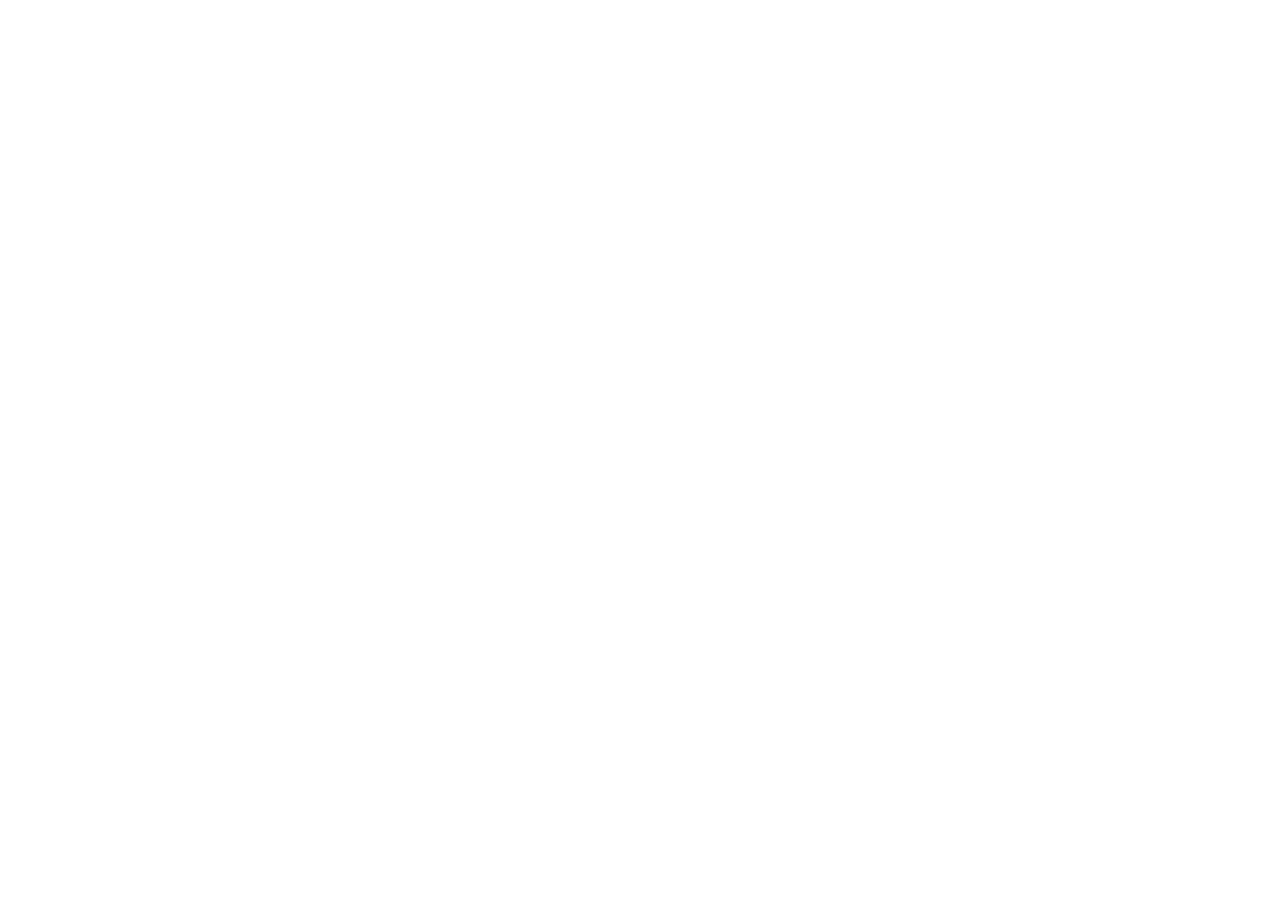
==== 1-Blog/index.html @ fa1d3237 "Начало выполнения задания Blog-1" ====
<!DOCTYPE html>
<html lang="en">
<head>
    <meta charset="UTF-8">
    <meta name="viewport" content="width=device-width, initial-scale=1.0">
    <title>Document</title>
</head>
<body>
    
</body>
</html>
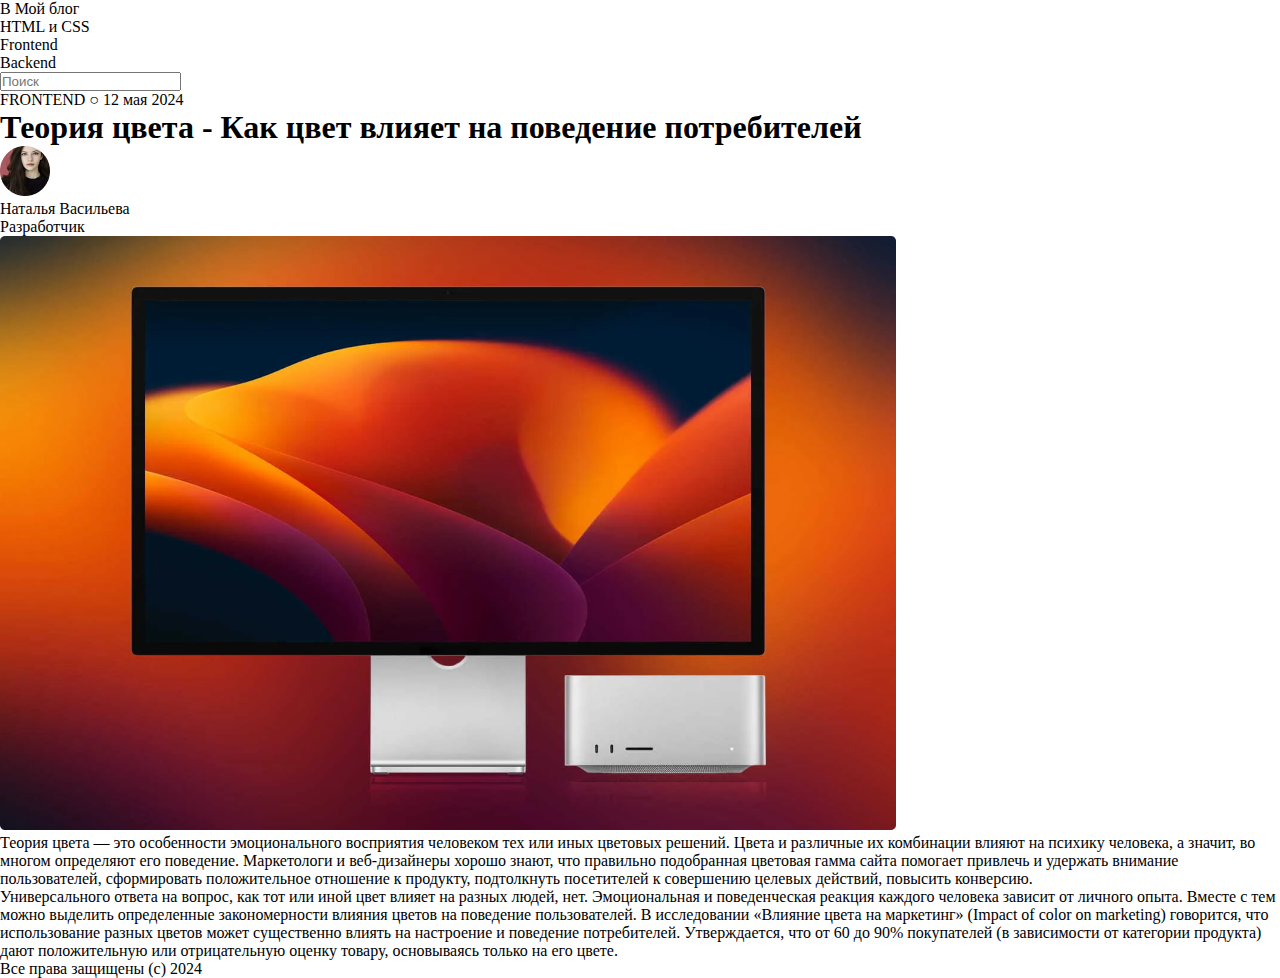
==== commit 0f925a7b: "Добавление скелета-HTML в разметку" ====
--- a/1-Blog/index.html
+++ b/1-Blog/index.html
@@ -4,8 +4,46 @@
     <meta charset="UTF-8">
     <meta name="viewport" content="width=device-width, initial-scale=1.0">
     <title>Document</title>
+    <link rel="stylesheet" href="./style.css">
 </head>
 <body>
-    
+    <header>
+        <div class="logo"><span>B  </span>Мой блог</div>
+        <div class="courses">
+            <ul>
+                <li>HTML и CSS</li>
+                <li>Frontend</li>
+                <li>Backend</li>
+            </ul>
+        </div>
+        <div class="search">
+            <input type="search" placeholder="Поиск">
+        </div>
+    </header>
+    <main>
+        <div class="info">
+            <span>FRONTEND &#9675; 12 мая 2024</span>
+            <h1 class="title">Теория цвета - Как цвет влияет на поведение потребителей</h1>
+            <div class="author">
+                <img src="./img/author.png" alt="Фотография автора">
+                <div class="name">Наталья Васильева</div>
+                <div class="position">Разработчик</div>
+            </div>        
+        </div>
+        <img src="./img/main_img.png" alt="Картинка с компьютером">
+        <article>
+            <p>Теория цвета — это особенности эмоционального восприятия человеком тех или иных цветовых решений. Цвета и различные их комбинации влияют на психику человека, а значит, во многом определяют его поведение. Маркетологи и веб-дизайнеры хорошо знают, что правильно подобранная цветовая гамма сайта помогает привлечь и удержать внимание пользователей, сформировать положительное отношение к продукту, подтолкнуть посетителей к совершению целевых действий, повысить конверсию.</p>
+            <p>
+                Универсального ответа на вопрос, как тот или иной цвет влияет на разных людей, нет. Эмоциональная и поведенческая реакция каждого человека зависит от личного опыта. Вместе с тем можно выделить определенные закономерности влияния цветов на поведение пользователей.
+
+                В исследовании «Влияние цвета на маркетинг» (Impact of color on marketing) говорится, что использование разных цветов может существенно влиять на настроение и поведение потребителей. Утверждается, что от 60 до 90% покупателей (в зависимости от категории продукта) дают положительную или отрицательную оценку товару, основываясь только на его цвете.
+            </p>
+        </article>
+    </main>
+    <footer>
+        <div>
+            Все права защищены (c) 2024
+        </div> 
+    </footer>
 </body>
 </html>--- a/1-Blog/style.css
+++ b/1-Blog/style.css
@@ -0,0 +1,8 @@
+* {
+    margin: 0;
+    padding: 0;
+}
+
+body {
+
+}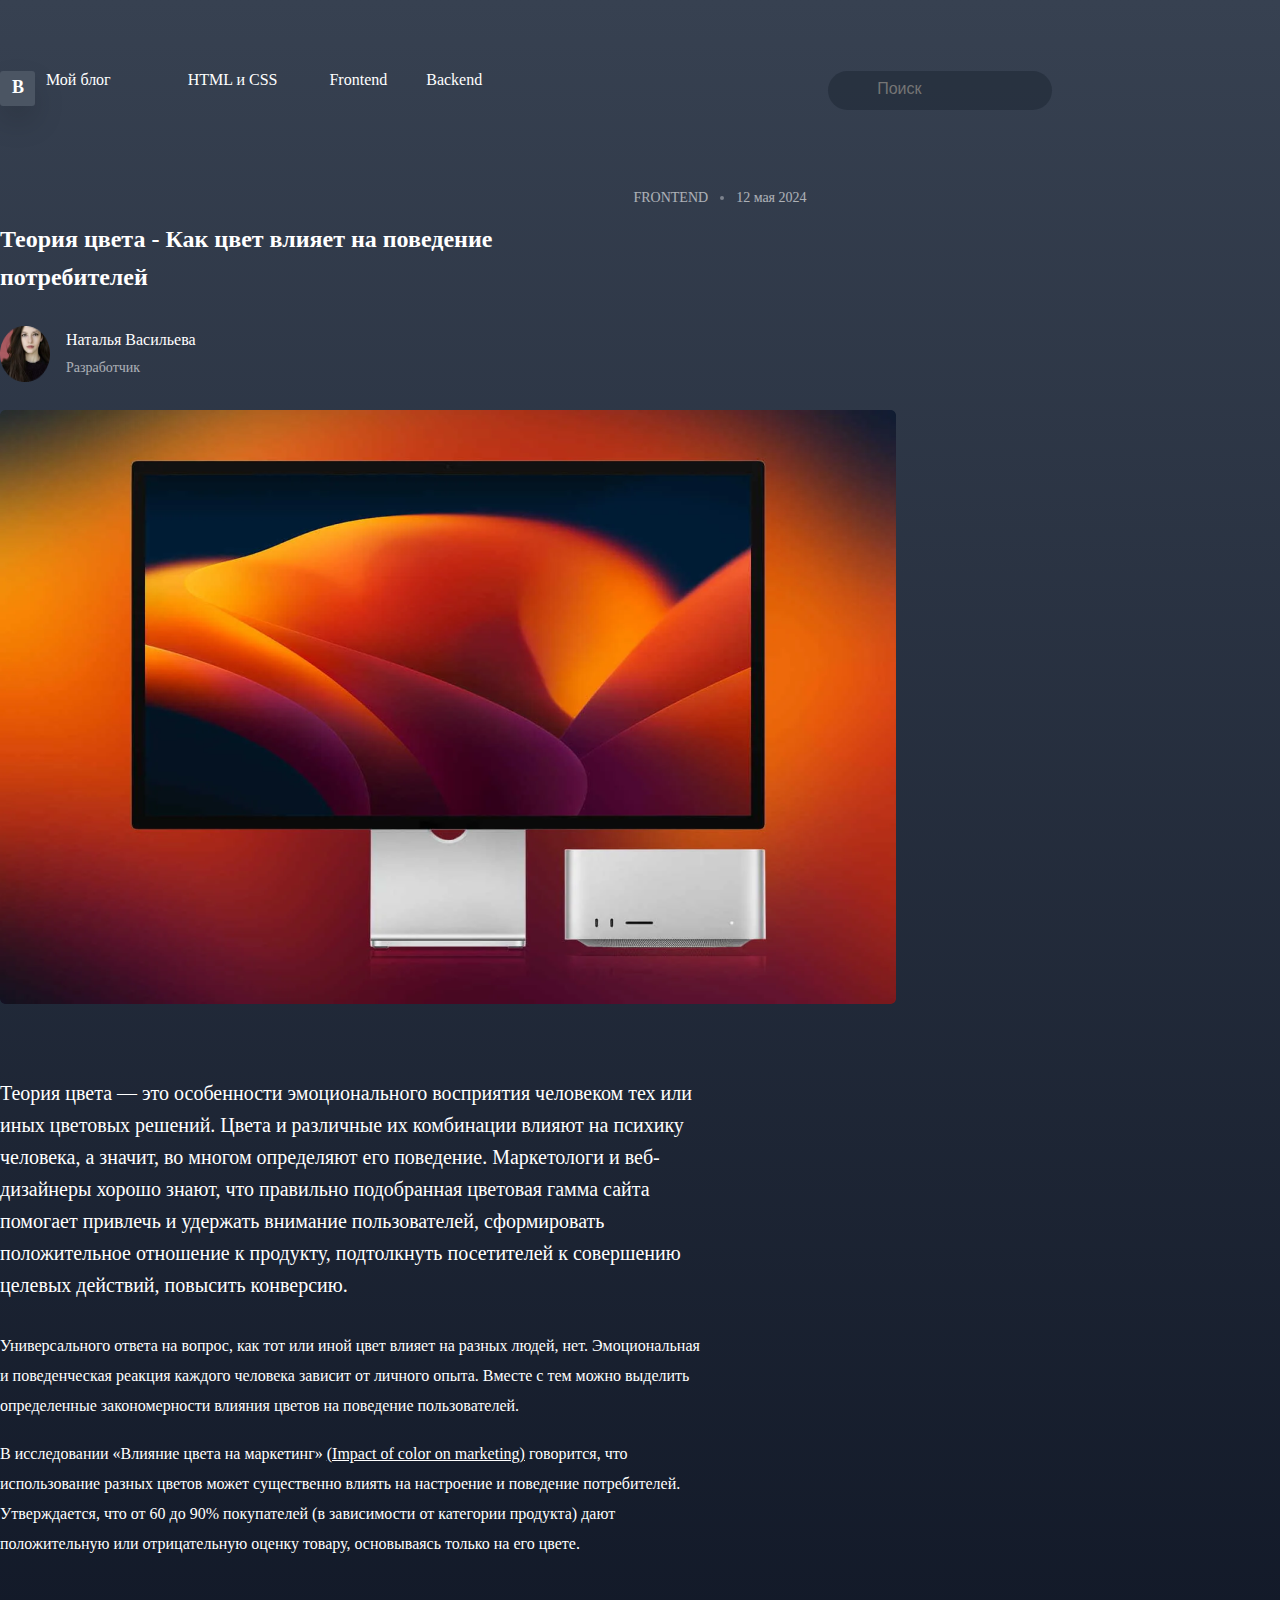
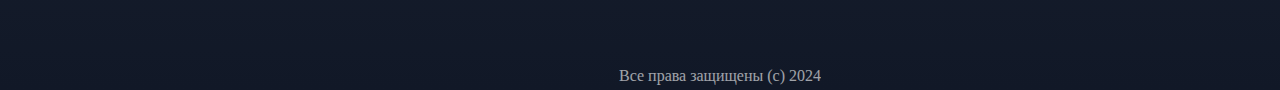
==== commit f41271cc: "Закончил предварительную подготовку к 2-му код-ревью" ====
--- a/1-Blog/index.html
+++ b/1-Blog/index.html
@@ -1,43 +1,53 @@
 <!DOCTYPE html>
-<html lang="en">
+<html lang="ru">
 <head>
     <meta charset="UTF-8">
     <meta name="viewport" content="width=device-width, initial-scale=1.0">
-    <title>Document</title>
+    <title>Блог для разработчиков</title>
     <link rel="stylesheet" href="./style.css">
 </head>
 <body>
     <header>
-        <div class="logo"><span>B  </span>Мой блог</div>
-        <div class="courses">
+        <div class="logo">B</div>
+        <span class="logo_title">Мой блог</span>
+        <nav class="nav">
             <ul>
                 <li>HTML и CSS</li>
                 <li>Frontend</li>
                 <li>Backend</li>
             </ul>
-        </div>
-        <div class="search">
-            <input type="search" placeholder="Поиск">
-        </div>
+        </nav>
+        <form action="/search">
+            <div class="search">
+                <input type="search" placeholder="Поиск">
+            </div>            
+        </form>
     </header>
     <main>
-        <div class="info">
-            <span>FRONTEND &#9675; 12 мая 2024</span>
-            <h1 class="title">Теория цвета - Как цвет влияет на поведение потребителей</h1>
-            <div class="author">
-                <img src="./img/author.png" alt="Фотография автора">
-                <div class="name">Наталья Васильева</div>
-                <div class="position">Разработчик</div>
-            </div>        
-        </div>
-        <img src="./img/main_img.png" alt="Картинка с компьютером">
         <article>
-            <p>Теория цвета — это особенности эмоционального восприятия человеком тех или иных цветовых решений. Цвета и различные их комбинации влияют на психику человека, а значит, во многом определяют его поведение. Маркетологи и веб-дизайнеры хорошо знают, что правильно подобранная цветовая гамма сайта помогает привлечь и удержать внимание пользователей, сформировать положительное отношение к продукту, подтолкнуть посетителей к совершению целевых действий, повысить конверсию.</p>
-            <p>
+            <div class="info">
+                <div class="data">FRONTEND<div class="circle"></div> 12 мая 2024</div>
+                <h1 class="title">Теория цвета - Как цвет влияет на поведение потребителей</h1>
+                <div class="author">
+                    <img src="./img/author.png" alt="Фотография автора">
+                    <div class="author_info">
+                        <div class="name">Наталья Васильева</div>
+                        <div class="position">Разработчик</div>
+                    </div>
+                </div>        
+            </div>
+            <img class="comp" src="./img/main_img.png" alt="Картинка с компьютером">
+            <p class="first_p">Теория цвета — это особенности эмоционального восприятия человеком тех или иных цветовых решений. Цвета и различные их комбинации влияют на психику человека, а значит, во многом определяют его поведение. Маркетологи и веб-дизайнеры хорошо знают, что правильно подобранная цветовая гамма сайта помогает привлечь и удержать внимание пользователей, сформировать положительное отношение к продукту, подтолкнуть посетителей к совершению целевых действий, повысить конверсию.</p>
+            <p class="second_p">
                 Универсального ответа на вопрос, как тот или иной цвет влияет на разных людей, нет. Эмоциональная и поведенческая реакция каждого человека зависит от личного опыта. Вместе с тем можно выделить определенные закономерности влияния цветов на поведение пользователей.
+            </p>
+            <br>
+            <p class="third_p">
+                В исследовании «Влияние цвета на маркетинг» <a href="https://www.researchgate.net/publication/235320162_Impact_of_color_on_marketing">(Impact of color on marketing)</a>  говорится, что использование разных цветов может существенно влиять на настроение и поведение потребителей. Утверждается, что от 60 до 90% покупателей (в зависимости от категории продукта) дают положительную или отрицательную оценку товару, основываясь только на его цвете.
+            </p>
 
-                В исследовании «Влияние цвета на маркетинг» (Impact of color on marketing) говорится, что использование разных цветов может существенно влиять на настроение и поведение потребителей. Утверждается, что от 60 до 90% покупателей (в зависимости от категории продукта) дают положительную или отрицательную оценку товару, основываясь только на его цвете.
-            </p>
+                
+            
         </article>
     </main>
     <footer>
--- a/1-Blog/style.css
+++ b/1-Blog/style.css
@@ -1,8 +1,157 @@
 * {
     margin: 0;
     padding: 0;
+    box-sizing: border-box;
+}
+/* фон, цвет текста, размер шрифтов
+Я применил флекс в нескольких местах, хотя эти темы, пока не объясняли.
+Надеюсь, что не затрудню вам код-ревью
+*/
+body {
+    width: 1440px;
+
+    background: linear-gradient(180deg, #374151 0%, #111827 100%);
+    color: #FFF;
+    font-family: Roboto;
 }
 
-body {
+header {
+    display: flex;
+    margin-bottom: 80px;
+    margin-top: 71px;
+}
 
+.logo {
+    width: 35px;
+    height: 35px;
+    border-radius: 3px;
+    background: #4B5563;
+    box-shadow: 0px 15px 30px 0px rgba(0, 0, 0, 0.15);
+    padding: 6px 12px;
+    color: #FFF;
+    font-family: Source Sans Pro;
+    /* пока не подключен шрифт */
+    font-size: 18px;
+    font-style: normal;
+    font-weight: 600;
+    line-height: normal;
+    margin-right: 11px;
+}
+
+.logo_title {
+    margin-right: 77px;
+}
+
+nav {
+    margin-right: 346px;
+}
+
+nav > ul {
+    display: flex;
+    font-size: 16px;
+    list-style: none;
+}
+
+nav > ul > li:nth-child(1) {
+    padding-right: 52px;
+}
+
+nav > ul > li:nth-child(2) {
+    padding-right: 39px;
+}
+
+.search > input {
+    width: 224px;
+    font-size: 16px;
+    border-radius: 100px;
+    background: rgba(31, 41, 55, 0.60);
+    border: none;
+    padding-top: 9px;
+    padding-bottom: 12px;
+    padding-left: 49px;
+}
+
+main {
+    margin-bottom: 103px;
+}
+
+
+.data {
+    font-size: 14px;
+    opacity: 0.6;
+    display: flex;
+    align-items: center;
+    justify-content: center;
+    gap: 12px;
+    margin-bottom: 14px;
+}
+
+.circle {
+    width: 4px;
+    height: 4px;
+    border-radius: 100px;
+    background: rgba(255, 255, 255, 0.60);
+}
+
+h1 {
+    width: 525px;
+    font-size: 24px;
+    line-height: 38px; /* 158.333% */
+    margin-bottom: 30px;
+}
+
+.author {
+    display: flex;
+    gap: 16px;
+}
+
+.name {
+    font-size: 16px;
+    line-height: 28px; /* 175% */
+}
+
+.position {
+    opacity: 0.6;
+    color: #FFF;
+    font-size: 14px;
+    line-height: 28px; /* 200% */
+}
+
+.comp {
+    border-radius: 5px;
+    width: 896px;
+    height: 594px;
+    margin-bottom: 69px;
+}
+
+.info {
+    margin-bottom: 28px;
+}
+
+.first_p {
+    width: 708px;
+    font-size: 20px;
+    line-height: 32px; /* 160% */
+    margin-bottom: 30px;
+}
+
+.second_p, .third_p {
+    width: 708px;
+    font-size: 16px;
+    line-height: 30px; /* 187.5% */
+}
+
+
+p > a {
+    text-decoration-line: underline;
+    color: #FFF;
+}
+
+
+footer > div {
+    color: #FFF;
+    text-align: center;
+    font-size: 16px;
+    line-height: 28px; /* 175% */
+    opacity: 0.6;
 }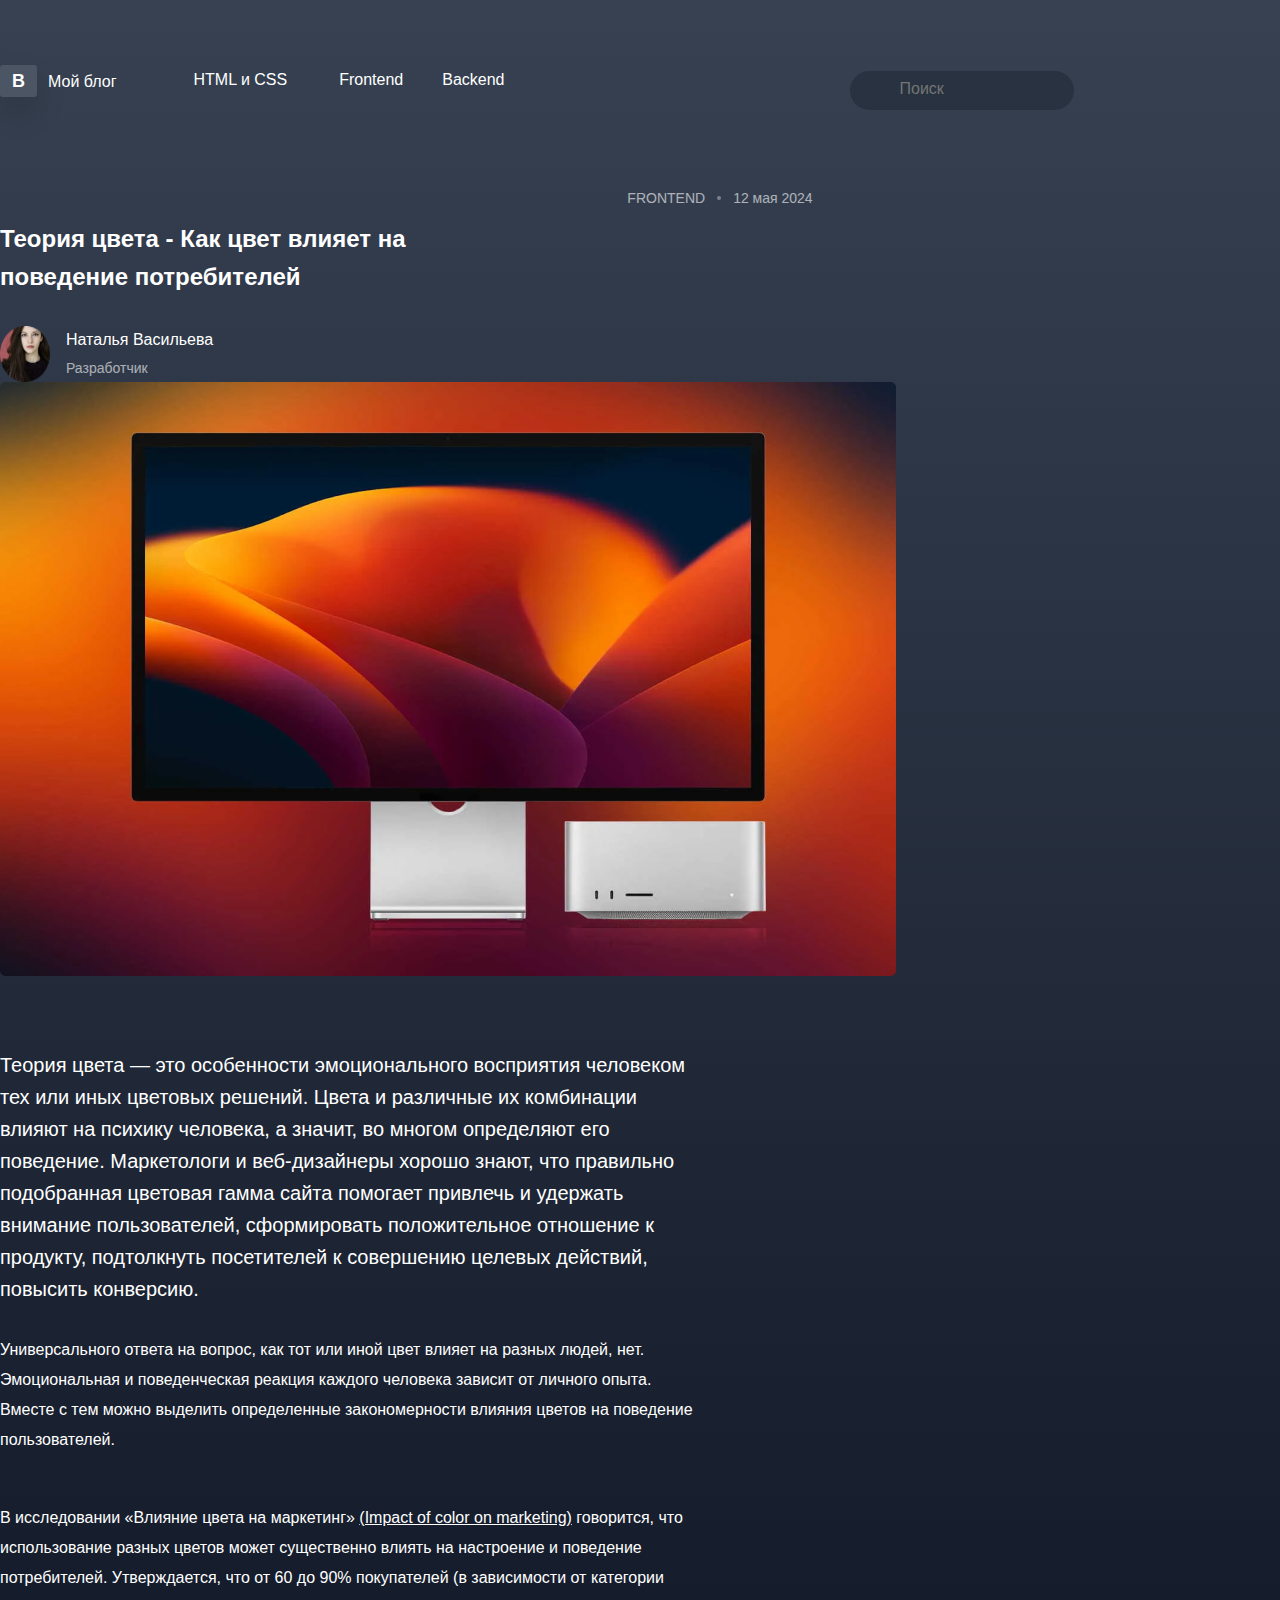
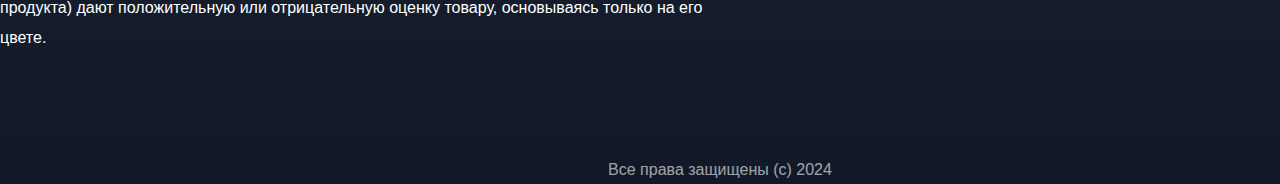
==== commit 7325bba8: "Исправление ошибок после код-ревью-2" ====
--- a/1-Blog/index.html
+++ b/1-Blog/index.html
@@ -8,8 +8,7 @@
 </head>
 <body>
     <header>
-        <div class="logo">B</div>
-        <span class="logo_title">Мой блог</span>
+        <div class="logo"><span class="logo_letter">B</span><span class="logo_title">Мой блог</span></div>
         <nav class="nav">
             <ul>
                 <li>HTML и CSS</li>
@@ -26,28 +25,27 @@
     <main>
         <article>
             <div class="info">
-                <div class="data">FRONTEND<div class="circle"></div> 12 мая 2024</div>
-                <h1 class="title">Теория цвета - Как цвет влияет на поведение потребителей</h1>
-                <div class="author">
+                <div class="data">FRONTEND<div class="circle"/></div> 12 мая 2024
+            </div>
+            <h1 class="title">Теория цвета - Как цвет влияет на поведение потребителей</h1>
+            <div class="author">
                     <img src="./img/author.png" alt="Фотография автора">
                     <div class="author_info">
                         <div class="name">Наталья Васильева</div>
                         <div class="position">Разработчик</div>
                     </div>
-                </div>        
-            </div>
+            </div>        
             <img class="comp" src="./img/main_img.png" alt="Картинка с компьютером">
-            <p class="first_p">Теория цвета — это особенности эмоционального восприятия человеком тех или иных цветовых решений. Цвета и различные их комбинации влияют на психику человека, а значит, во многом определяют его поведение. Маркетологи и веб-дизайнеры хорошо знают, что правильно подобранная цветовая гамма сайта помогает привлечь и удержать внимание пользователей, сформировать положительное отношение к продукту, подтолкнуть посетителей к совершению целевых действий, повысить конверсию.</p>
-            <p class="second_p">
-                Универсального ответа на вопрос, как тот или иной цвет влияет на разных людей, нет. Эмоциональная и поведенческая реакция каждого человека зависит от личного опыта. Вместе с тем можно выделить определенные закономерности влияния цветов на поведение пользователей.
-            </p>
-            <br>
-            <p class="third_p">
-                В исследовании «Влияние цвета на маркетинг» <a href="https://www.researchgate.net/publication/235320162_Impact_of_color_on_marketing">(Impact of color on marketing)</a>  говорится, что использование разных цветов может существенно влиять на настроение и поведение потребителей. Утверждается, что от 60 до 90% покупателей (в зависимости от категории продукта) дают положительную или отрицательную оценку товару, основываясь только на его цвете.
-            </p>
-
-                
-            
+            <div class="text">
+                <p class="paragraph">Теория цвета — это особенности эмоционального восприятия человеком тех или иных цветовых решений. Цвета и различные их комбинации влияют на психику человека, а значит, во многом определяют его поведение. Маркетологи и веб-дизайнеры хорошо знают, что правильно подобранная цветовая гамма сайта помогает привлечь и удержать внимание пользователей, сформировать положительное отношение к продукту, подтолкнуть посетителей к совершению целевых действий, повысить конверсию.</p>
+                <p class="paragraph">
+                    Универсального ответа на вопрос, как тот или иной цвет влияет на разных людей, нет. Эмоциональная и поведенческая реакция каждого человека зависит от личного опыта. Вместе с тем можно выделить определенные закономерности влияния цветов на поведение пользователей.
+                </p>
+                <br>
+                <p class="paragraph">
+                    В исследовании «Влияние цвета на маркетинг» <a href="https://www.researchgate.net/publication/235320162_Impact_of_color_on_marketing">(Impact of color on marketing)</a>  говорится, что использование разных цветов может существенно влиять на настроение и поведение потребителей. Утверждается, что от 60 до 90% покупателей (в зависимости от категории продукта) дают положительную или отрицательную оценку товару, основываясь только на его цвете.
+                </p> 
+            </div>   
         </article>
     </main>
     <footer>
--- a/1-Blog/style.css
+++ b/1-Blog/style.css
@@ -12,7 +12,7 @@
 
     background: linear-gradient(180deg, #374151 0%, #111827 100%);
     color: #FFF;
-    font-family: Roboto;
+    font-family: Roboto, sans-serif;
 }
 
 header {
@@ -22,6 +22,10 @@
 }
 
 .logo {
+
+}
+
+.logo_letter {
     width: 35px;
     height: 35px;
     border-radius: 3px;
@@ -29,7 +33,7 @@
     box-shadow: 0px 15px 30px 0px rgba(0, 0, 0, 0.15);
     padding: 6px 12px;
     color: #FFF;
-    font-family: Source Sans Pro;
+    font-family: Source Sans Pro, sans-serif;
     /* пока не подключен шрифт */
     font-size: 18px;
     font-style: normal;
@@ -128,17 +132,16 @@
     margin-bottom: 28px;
 }
 
-.first_p {
-    width: 708px;
-    font-size: 20px;
-    line-height: 32px; /* 160% */
+.paragraph {
+    width: 708px;  
+    font-size: 16px;
+    line-height: 30px;
     margin-bottom: 30px;
 }
 
-.second_p, .third_p {
-    width: 708px;
-    font-size: 16px;
-    line-height: 30px; /* 187.5% */
+p:nth-child(1){
+    font-size: 20px;
+    line-height: 32px;
 }
 
 
@@ -152,6 +155,6 @@
     color: #FFF;
     text-align: center;
     font-size: 16px;
-    line-height: 28px; /* 175% */
+    line-height: 28px;
     opacity: 0.6;
 }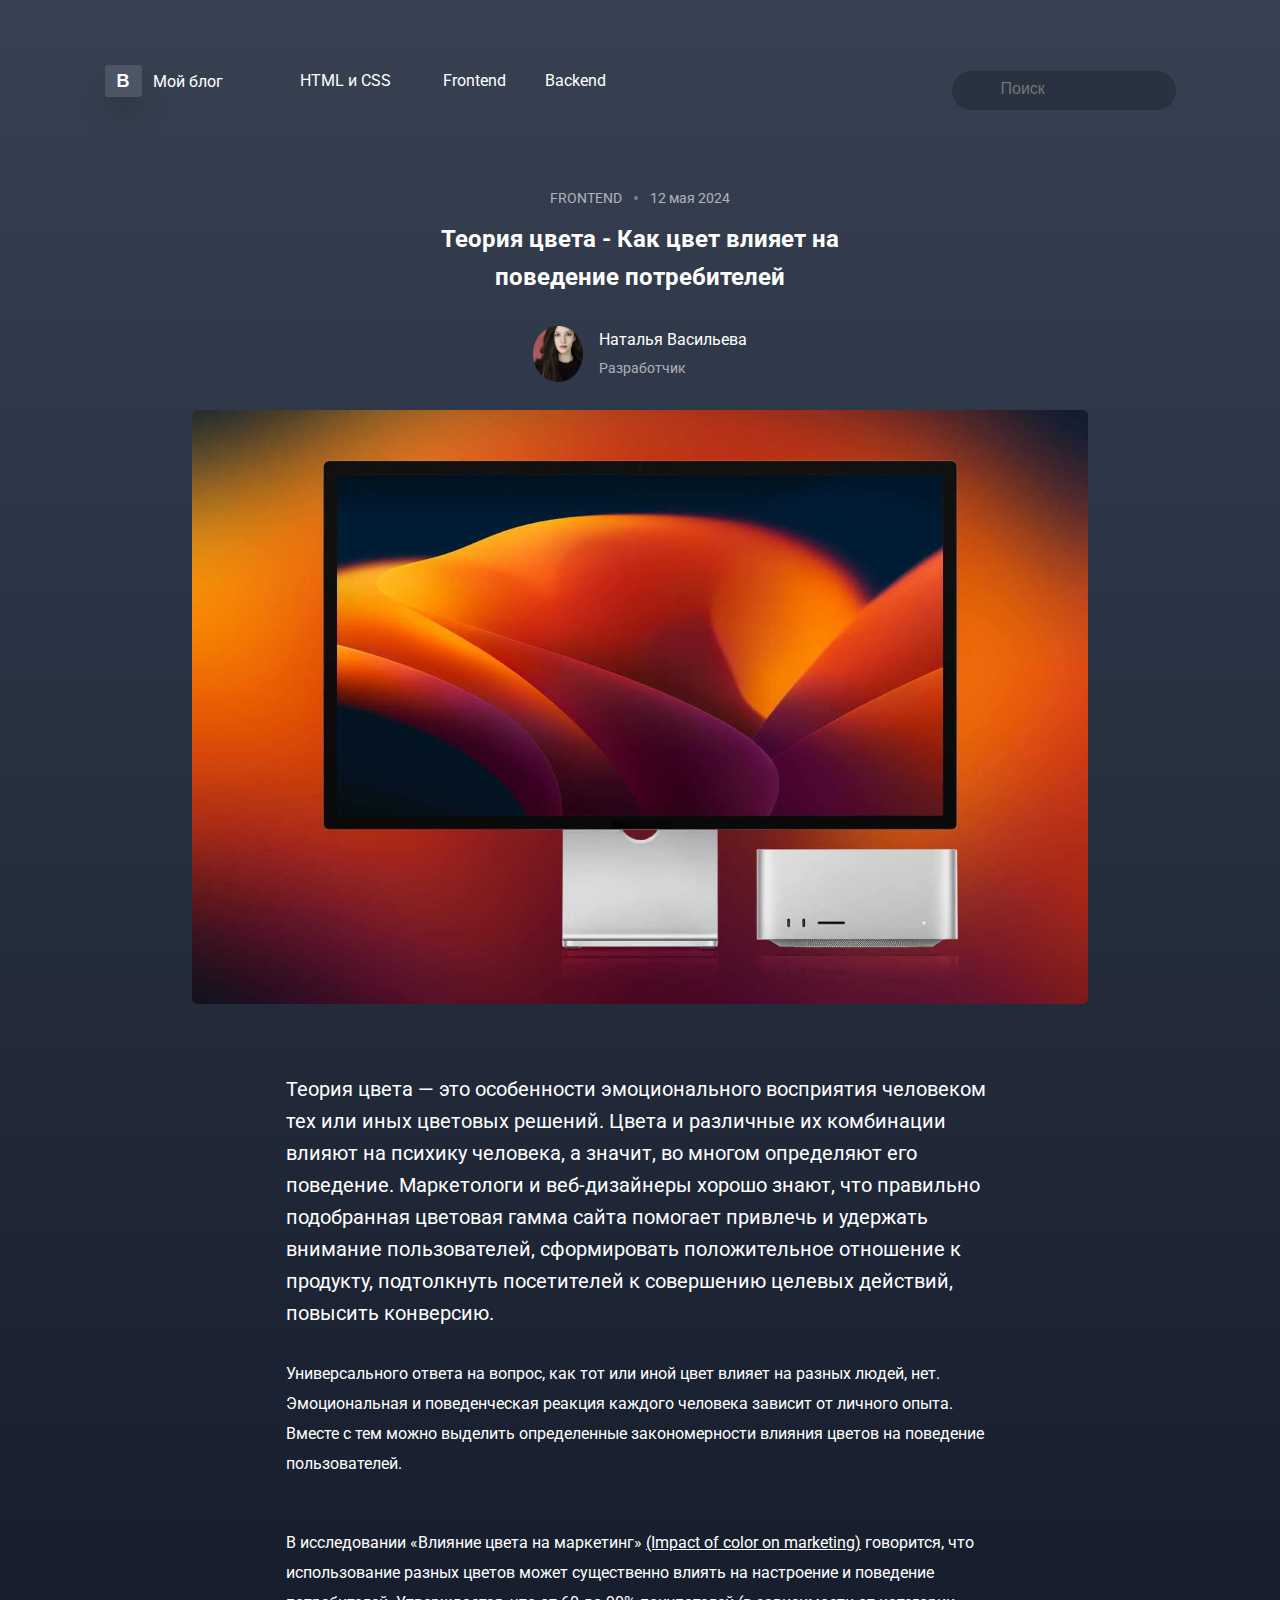
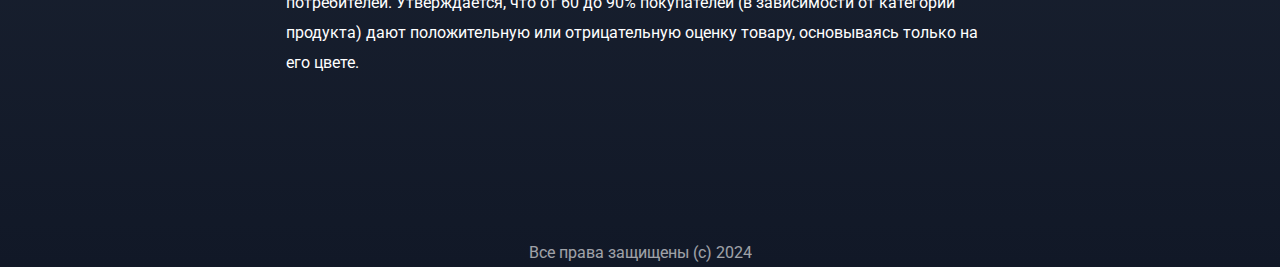
==== commit 64347140: "Задание для код-ревью №3. Blog. Добавили flex и font" ====
--- a/1-Blog/index.html
+++ b/1-Blog/index.html
@@ -5,53 +5,59 @@
     <meta name="viewport" content="width=device-width, initial-scale=1.0">
     <title>Блог для разработчиков</title>
     <link rel="stylesheet" href="./style.css">
+    <link rel="preconnect" href="https://fonts.googleapis.com">
+    <link rel="preconnect" href="https://fonts.gstatic.com" crossorigin>
+    <link href="https://fonts.googleapis.com/css2?family=Roboto&display=swap" rel="stylesheet">
 </head>
 <body>
-    <header>
-        <div class="logo"><span class="logo_letter">B</span><span class="logo_title">Мой блог</span></div>
-        <nav class="nav">
-            <ul>
-                <li>HTML и CSS</li>
-                <li>Frontend</li>
-                <li>Backend</li>
-            </ul>
-        </nav>
-        <form action="/search">
-            <div class="search">
-                <input type="search" placeholder="Поиск">
-            </div>            
-        </form>
-    </header>
-    <main>
-        <article>
-            <div class="info">
-                <div class="data">FRONTEND<div class="circle"/></div> 12 мая 2024
-            </div>
-            <h1 class="title">Теория цвета - Как цвет влияет на поведение потребителей</h1>
-            <div class="author">
-                    <img src="./img/author.png" alt="Фотография автора">
-                    <div class="author_info">
-                        <div class="name">Наталья Васильева</div>
-                        <div class="position">Разработчик</div>
-                    </div>
-            </div>        
-            <img class="comp" src="./img/main_img.png" alt="Картинка с компьютером">
-            <div class="text">
-                <p class="paragraph">Теория цвета — это особенности эмоционального восприятия человеком тех или иных цветовых решений. Цвета и различные их комбинации влияют на психику человека, а значит, во многом определяют его поведение. Маркетологи и веб-дизайнеры хорошо знают, что правильно подобранная цветовая гамма сайта помогает привлечь и удержать внимание пользователей, сформировать положительное отношение к продукту, подтолкнуть посетителей к совершению целевых действий, повысить конверсию.</p>
-                <p class="paragraph">
-                    Универсального ответа на вопрос, как тот или иной цвет влияет на разных людей, нет. Эмоциональная и поведенческая реакция каждого человека зависит от личного опыта. Вместе с тем можно выделить определенные закономерности влияния цветов на поведение пользователей.
-                </p>
-                <br>
-                <p class="paragraph">
-                    В исследовании «Влияние цвета на маркетинг» <a href="https://www.researchgate.net/publication/235320162_Impact_of_color_on_marketing">(Impact of color on marketing)</a>  говорится, что использование разных цветов может существенно влиять на настроение и поведение потребителей. Утверждается, что от 60 до 90% покупателей (в зависимости от категории продукта) дают положительную или отрицательную оценку товару, основываясь только на его цвете.
-                </p> 
-            </div>   
-        </article>
-    </main>
-    <footer>
-        <div>
-            Все права защищены (c) 2024
-        </div> 
-    </footer>
+    <div class="container">
+        <header>
+            <div class="logo"><span class="logo_letter">B</span><span class="logo_title">Мой блог</span></div>
+            <nav class="nav">
+                <ul>
+                    <li>HTML и CSS</li>
+                    <li>Frontend</li>
+                    <li>Backend</li>
+                </ul>
+            </nav>
+            <form action="/search">
+                <div class="search">
+                    <input type="search" placeholder="Поиск">
+                </div>            
+            </form>
+        </header>
+        <main>
+            <article>
+                <div class="info">
+                    <div class="data">FRONTEND<div class="circle"/></div> 12 мая 2024
+                </div>
+                <h1 class="title">Теория цвета - Как цвет влияет на поведение потребителей</h1>
+                <div class="author">
+                        <img src="./img/author.png" alt="Фотография автора">
+                        <div class="author_info">
+                            <div class="name">Наталья Васильева</div>
+                            <div class="position">Разработчик</div>
+                        </div>
+                </div>        
+                <img class="comp" src="./img/main_img.png" alt="Картинка с компьютером">
+                <div class="text">
+                    <p class="paragraph">Теория цвета — это особенности эмоционального восприятия человеком тех или иных цветовых решений. Цвета и различные их комбинации влияют на психику человека, а значит, во многом определяют его поведение. Маркетологи и веб-дизайнеры хорошо знают, что правильно подобранная цветовая гамма сайта помогает привлечь и удержать внимание пользователей, сформировать положительное отношение к продукту, подтолкнуть посетителей к совершению целевых действий, повысить конверсию.</p>
+                    <p class="paragraph">
+                        Универсального ответа на вопрос, как тот или иной цвет влияет на разных людей, нет. Эмоциональная и поведенческая реакция каждого человека зависит от личного опыта. Вместе с тем можно выделить определенные закономерности влияния цветов на поведение пользователей.
+                    </p>
+                    <br>
+                    <p class="paragraph">
+                        В исследовании «Влияние цвета на маркетинг» <a href="https://www.researchgate.net/publication/235320162_Impact_of_color_on_marketing">(Impact of color on marketing)</a>  говорится, что использование разных цветов может существенно влиять на настроение и поведение потребителей. Утверждается, что от 60 до 90% покупателей (в зависимости от категории продукта) дают положительную или отрицательную оценку товару, основываясь только на его цвете.
+                    </p> 
+                </div>   
+            </article>
+        </main>
+        <footer>
+            <div>
+                Все права защищены (c) 2024
+            </div> 
+        </footer>
+    </div>
+
 </body>
 </html>--- a/1-Blog/style.css
+++ b/1-Blog/style.css
@@ -8,11 +8,18 @@
 Надеюсь, что не затрудню вам код-ревью
 */
 body {
-    width: 1440px;
-
     background: linear-gradient(180deg, #374151 0%, #111827 100%);
     color: #FFF;
     font-family: Roboto, sans-serif;
+}
+
+.container {
+    max-width: 1440px;
+    display: flex;
+    flex-direction: column;
+    align-items: center;
+    justify-content: center;
+    margin: 0 auto;
 }
 
 header {
@@ -22,7 +29,7 @@
 }
 
 .logo {
-
+    
 }
 
 .logo_letter {
@@ -98,15 +105,17 @@
 }
 
 h1 {
-    width: 525px;
+    max-width: 525px;
     font-size: 24px;
     line-height: 38px; /* 158.333% */
     margin-bottom: 30px;
+    text-align: center;
 }
 
 .author {
     display: flex;
     gap: 16px;
+    margin-bottom: 28px;
 }
 
 .name {
@@ -130,10 +139,14 @@
 
 .info {
     margin-bottom: 28px;
+    display: flex;
+    flex-direction: column;
+    justify-content: center;
+    align-items: center;
 }
 
 .paragraph {
-    width: 708px;  
+    max-width: 708px;  
     font-size: 16px;
     line-height: 30px;
     margin-bottom: 30px;
